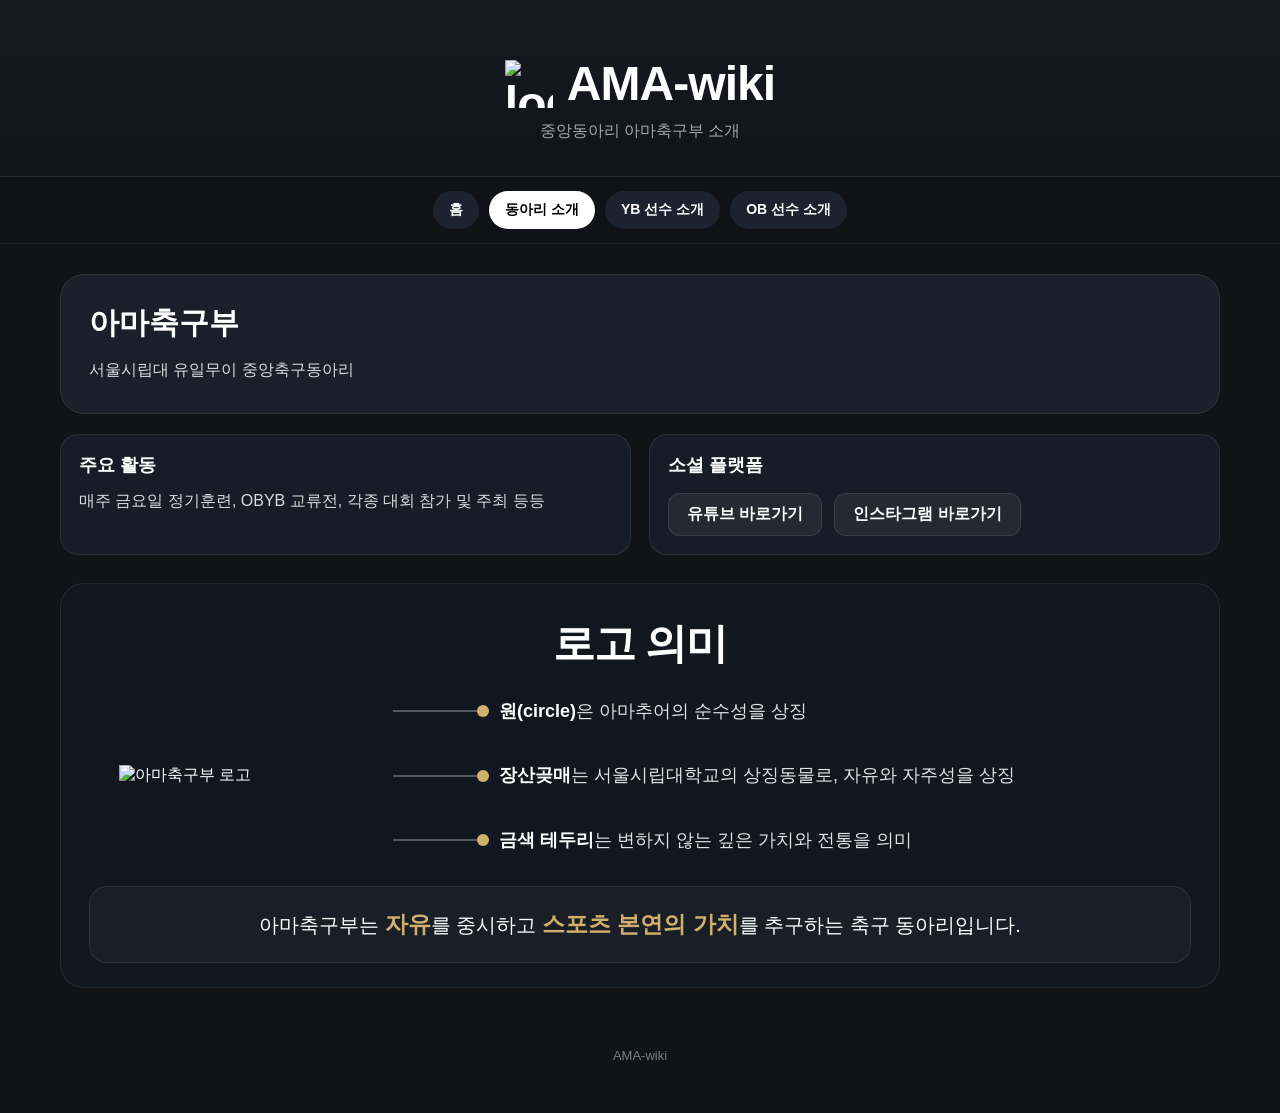
==== club.html @ be775c67 "Add files via upload" ====
<!DOCTYPE html>
<html lang="ko">
<head>
<meta charset="UTF-8">
<meta name="viewport" content="width=device-width, initial-scale=1.0">
<title>동아리 소개 | AMA-wiki</title>
<link rel="stylesheet" href="style.css">
</head>
<body>
<header class="hero">
  <h1 class="logo-title">
    <img src="image2/아마축구부 로고.png" alt="logo" class="logo-img">
    AMA-wiki
  </h1>
  <p>중앙동아리 아마축구부 소개</p>
</header>
<nav class="main-nav"><a href="index.html" class="">홈</a><a href="club.html" class="active">동아리 소개</a><a href="yb.html" class="">YB 선수 소개</a><a href="ob.html" class="">OB 선수 소개</a></nav>
<main class="container">
  <section class="intro-card">
    <h2>아마축구부</h2>
    <p>서울시립대 유일무이 중앙축구동아리</p>
  </section>
  <section class="intro-grid">
    <article class="info-box">
      <h3>주요 활동</h3>
      <p>매주 금요일 정기훈련, OBYB 교류전, 각종 대회 참가 및 주최 등등</p>
    </article>
    <article class="info-box">
  <h3>소셜 플랫폼</h3>

  <div class="social-links">
    <a href="https://youtube.com/@ama-uos?si=r1Q3ofP9gM_IFpgq" target="_blank" class="social-link">
      유튜브 바로가기
    </a>
    <a href="https://www.instagram.com/uos_amafootball?utm_source=ig_web_button_share_sheet&igsh=ZDNlZDc0MzIxNw==" target="_blank" class="social-link">
      인스타그램 바로가기
    </a>
  </div>
</article>
  </section>
  <section class="logo-meaning-section">
  <div class="logo-meaning-box">
    <h2 class="logo-meaning-title">로고 의미</h2>

    <div class="logo-meaning-content">
      <div class="logo-area">
        <img src="image2/아마축구부 로고.png" alt="아마축구부 로고" class="logo-big">
      </div>

      <div class="meaning-area">
        <div class="meaning-row">
          <div class="meaning-line"></div>
          <div class="meaning-text">
            <strong>원(circle)</strong>은 아마추어의 순수성을 상징
          </div>
        </div>

        <div class="meaning-row">
          <div class="meaning-line"></div>
          <div class="meaning-text">
            <strong>장산곶매</strong>는 서울시립대학교의 상징동물로, 자유와 자주성을 상징
          </div>
        </div>

        <div class="meaning-row">
          <div class="meaning-line"></div>
          <div class="meaning-text">
            <strong>금색 테두리</strong>는 변하지 않는 깊은 가치와 전통을 의미
          </div>
        </div>
      </div>
    </div>

    <div class="logo-bottom-message">
      아마축구부는 <span>자유</span>를 중시하고 <span>스포츠 본연의 가치</span>를 추구하는 축구 동아리입니다.
    </div>
  </div>
</section>
</main>
<div class="footer">AMA-wiki</div>
</body>
</html>
---- style.css ----
*{box-sizing:border-box}

:root{
  --bg:#111318;
  --panel:#171c26;
  --panel-2:#1a1f29;
  --line:rgba(255,255,255,.08);
  --text:rgba(255,255,255,.84);
  --muted:rgba(255,255,255,.62);
  --pill:#1c2230;
}

html{scroll-behavior:smooth}

body{
  margin:0;
  font-family:-apple-system,BlinkMacSystemFont,"Apple SD Gothic Neo","Pretendard","Noto Sans KR",Arial,sans-serif;
  background:var(--bg);
  color:#fff;
}

a{
  color:inherit;
  text-decoration:none;
}

img{display:block}

/* 헤더 */
header.hero{
  padding:56px 20px 34px;
  text-align:center;
  border-bottom:1px solid var(--line);
  background:linear-gradient(to bottom,#171a21,#111318);
}

.hero h1{
  margin:0;
  font-size:48px;
  font-weight:800;
  letter-spacing:-.02em;
}

.hero p{
  margin:10px 0 0;
  color:var(--muted);
}

.logo-title{
  display:flex;
  align-items:center;
  justify-content:center;
  gap:14px;
}

.logo-img{
  width:48px;
  height:48px;
  object-fit:contain;
}

/* 네비 */
.main-nav{
  position:sticky;
  top:0;
  z-index:30;
  display:flex;
  justify-content:center;
  gap:10px;
  flex-wrap:wrap;
  padding:14px 16px;
  background:rgba(17,19,24,.88);
  backdrop-filter:blur(10px);
  border-bottom:1px solid var(--line);
}

.main-nav a{
  padding:10px 16px;
  border-radius:999px;
  background:var(--pill);
  color:#fff;
  font-size:14px;
  font-weight:700;
}

.main-nav a.active{
  background:#fff;
  color:#000;
}

/* 공통 레이아웃 */
.container{
  max-width:1200px;
  margin:0 auto;
  padding:30px 20px 60px;
}

.intro-card,
.info-box,
.player-card,
.control-box,
.modal-box{
  border:1px solid var(--line);
}

/* 소개 페이지 */
.intro-card{
  background:var(--panel-2);
  border-radius:24px;
  padding:28px;
  margin-bottom:20px;
}

.intro-card h2,
.section-title{
  margin:0 0 12px;
  font-size:30px;
}

.intro-card p,
.section-desc,
.info-box p{
  margin:0;
  line-height:1.8;
  color:var(--text);
}

.intro-grid{
  display:grid;
  grid-template-columns:repeat(2,1fr);
  gap:18px;
}

.info-box{
  background:var(--panel);
  border-radius:18px;
  padding:18px;
}

.info-box h3{
  margin:0 0 10px;
  font-size:18px;
}

/* 홈 */
.home-grid{
  display:grid;
  grid-template-columns:1.15fr .85fr;
  gap:20px;
}

.link-grid{
  display:grid;
  grid-template-columns:repeat(2,1fr);
  gap:14px;
}

.link-card{
  background:var(--panel);
  border:1px solid var(--line);
  border-radius:20px;
  padding:18px;
  transition:.2s ease;
}

.link-card:hover{
  transform:translateY(-3px);
}

.link-card h3{
  margin:0 0 8px;
  font-size:19px;
}

.link-card p{
  margin:0;
  color:var(--muted);
  line-height:1.7;
}

/* 기존 top-bar 기본 */
.top-bar{
  display:grid;
  grid-template-columns:1fr auto;
  gap:14px;
  align-items:start;
  margin-bottom:24px;
}

.search-box input{
  width:100%;
  padding:14px 16px;
  border:none;
  border-radius:14px;
  background:var(--pill);
  color:#fff;
  font-size:14px;
}

.control-row{
  display:flex;
  gap:10px;
  flex-wrap:wrap;
  justify-content:flex-end;
}

.control-box select,
.toggle-btn{
  padding:12px 14px;
  border:none;
  border-radius:14px;
  background:var(--pill);
  color:#fff;
  font-size:14px;
  cursor:pointer;
}

.toggle-btn.active{
  background:#fff;
  color:#000;
  font-weight:800;
}

/* 선수 소개 페이지용 개선된 상단 바 */
.clean-top-bar{
  display:flex;
  align-items:center;
  justify-content:flex-start;
  gap:14px;
  flex-wrap:nowrap;
  margin-top:10px;
  margin-bottom:22px;
}

.compact-search{
  flex:1;
  max-width:980px;
}

.compact-search input{
  width:100%;
  height:48px;
  padding:0 18px;
  border:1px solid rgba(255,255,255,0.08);
  border-radius:18px;
  background:linear-gradient(135deg, rgba(19,27,45,0.95), rgba(25,35,56,0.92));
  color:#fff;
  font-size:16px;
  outline:none;
  transition:all 0.2s ease;
}

.compact-search input::placeholder{
  color:rgba(255,255,255,0.35);
}

.compact-search input:focus{
  border-color:rgba(255,255,255,0.18);
  box-shadow:0 0 0 4px rgba(255,255,255,0.04);
}

.clean-controls{
  display:flex;
  align-items:center;
  gap:10px;
  flex-shrink:0;
}

.select-wrap{
  position:relative;
  width:138px;
}

.select-wrap select{
  width:100%;
  height:48px;
  padding:0 40px 0 16px;
  border:1px solid rgba(255,255,255,0.08);
  border-radius:18px;
  background:linear-gradient(135deg, rgba(19,27,45,0.95), rgba(25,35,56,0.92));
  color:#fff;
  font-size:16px;
  font-weight:600;
  outline:none;
  appearance:none;
  -webkit-appearance:none;
  -moz-appearance:none;
  cursor:pointer;
  transition:all 0.2s ease;
}

.select-wrap select:focus{
  border-color:rgba(255,255,255,0.18);
  box-shadow:0 0 0 4px rgba(255,255,255,0.04);
}

.select-wrap::after{
  content:"⌄";
  position:absolute;
  right:14px;
  top:50%;
  transform:translateY(-52%);
  color:rgba(255,255,255,0.72);
  font-size:16px;
  pointer-events:none;
}

.select-wrap select option{
  background:#111827;
  color:#ffffff;
}

/* 선수 카드 */
.player-grid{
  display:grid;
  grid-template-columns:repeat(4,1fr);
  gap:20px;
}

.player-card{
  background:var(--panel-2);
  border-radius:20px;
  overflow:hidden;
  cursor:pointer;
  transition:.2s ease;
}

.player-card:hover{
  transform:translateY(-4px);
}

.card-image{
  width:100%;
  height:260px;
  object-fit:cover;
  background:#0e1116;
}

.card-body{
  padding:18px;
}

.badge{
  display:inline-flex;
  align-items:center;
  padding:6px 10px;
  border-radius:999px;
  font-size:12px;
  font-weight:800;
  margin-bottom:12px;
}

.badge.yb{
  background:rgba(76,175,80,.16);
  color:#9be7a0;
}

.badge.ob{
  background:rgba(33,150,243,.16);
  color:#90caf9;
}

.player-name{
  font-size:20px;
  font-weight:800;
  margin-bottom:10px;
}

.card-info{
  display:grid;
  gap:6px;
  font-size:14px;
  color:rgba(255,255,255,.8);
}

.empty{
  text-align:center;
  padding:64px 20px;
  color:var(--muted);
}

/* 모달 */
.modal{
  position:fixed;
  inset:0;
  background:rgba(0,0,0,.72);
  display:none;
  align-items:center;
  justify-content:center;
  padding:20px;
  z-index:100;
}

.modal.show{
  display:flex;
}

.modal-box{
  background:#141923;
  border-radius:24px;
  max-width:920px;
  width:100%;
  max-height:90vh;
  overflow:auto;
}

.modal-inner{
  display:grid;
  grid-template-columns:300px 1fr;
}

.modal-left{
  padding:24px;
  background:#10141c;
}

.modal-img{
  width:100%;
  border-radius:16px;
  object-fit:cover;
}

.modal-name{
  font-size:28px;
  font-weight:800;
  margin-top:14px;
}

.modal-sub{
  margin-top:8px;
  color:rgba(255,255,255,.7);
  line-height:1.6;
}

.modal-right{
  padding:24px;
}

.detail{
  background:var(--panel-2);
  border-radius:14px;
  padding:12px 14px;
  margin-bottom:10px;
}

.label{
  font-size:12px;
  color:rgba(255,255,255,.5);
}

.value{
  margin-top:4px;
  line-height:1.65;
  font-weight:600;
  word-break:keep-all;
}

.insta-wrap{
  display:flex;
  align-items:center;
  gap:10px;
  flex-wrap:wrap;
}

.insta-btn{
  display:inline-flex;
  align-items:center;
  padding:6px 14px;
  border-radius:999px;
  background:transparent;
  border:1px solid rgba(255,255,255,.24);
  color:#fff;
  font-size:12px;
  font-weight:700;
}

/* 안내문 / 푸터 */
.notice{
  margin-top:18px;
  padding:16px 18px;
  border-radius:18px;
  background:rgba(255,255,255,.04);
  color:var(--muted);
  line-height:1.75;
  border:1px solid var(--line);
}

.footer{
  text-align:center;
  padding:0 20px 50px;
  color:rgba(255,255,255,.45);
  font-size:13px;
}

/* 로고 의미 섹션 */
.logo-meaning-section{
  margin-top:28px;
}

.logo-meaning-box{
  background:#11161f;
  border:1px solid rgba(255,255,255,.08);
  border-radius:24px;
  padding:32px 28px 24px;
  color:#fff;
}

.logo-meaning-title{
  margin:0 0 24px;
  text-align:center;
  font-size:42px;
  font-weight:800;
  letter-spacing:-.03em;
  color:#fff;
}

.logo-meaning-content{
  display:grid;
  grid-template-columns:280px 1fr;
  gap:24px;
  align-items:center;
}

.logo-area{
  display:flex;
  justify-content:center;
  align-items:center;
}

.logo-big{
  width:100%;
  max-width:220px;
  object-fit:contain;
}

.meaning-area{
  display:flex;
  flex-direction:column;
  gap:34px;
}

.meaning-row{
  display:grid;
  grid-template-columns:90px 1fr;
  column-gap:16px;
  align-items:center;
}

.meaning-line{
  position:relative;
  width:100%;
  height:2px;
  background:rgba(255,255,255,.28);
}

.meaning-line::after{
  content:"";
  position:absolute;
  right:-6px;
  top:50%;
  width:12px;
  height:12px;
  border-radius:50%;
  background:#d0b06a;
  transform:translateY(-50%);
}

.meaning-text{
  font-size:18px;
  line-height:1.7;
  color:rgba(255,255,255,.88);
  word-break:keep-all;
}

.meaning-text strong{
  font-weight:800;
  color:#fff;
}

.logo-bottom-message{
  margin-top:30px;
  background:rgba(255,255,255,.04);
  border:1px solid rgba(255,255,255,.08);
  border-radius:18px;
  padding:18px 20px;
  text-align:center;
  font-size:20px;
  line-height:1.7;
  color:#fff;
}

.logo-bottom-message span{
  color:#d0b06a;
  font-weight:800;
  font-size:1.15em;
}

/* 소셜 링크 */
.social-links{
  display:flex;
  flex-direction:row;
  gap:12px;
  margin-top:16px;
}

.social-link{
  display:inline-block;
  padding:10px 18px;
  border-radius:12px;
  background:rgba(255,255,255,0.06);
  border:1px solid rgba(255,255,255,0.1);
  color:#ffffff;
  text-decoration:none;
  font-weight:600;
  transition:all 0.2s ease;
  white-space:nowrap;
}

.social-link:hover{
  background:rgba(255,255,255,0.12);
  transform:translateY(-2px);
}

/* 숨김 처리 */
#sortName,
#sortGeneration,
.toggle-btn,
.section-title,
.section-desc{
  display:none !important;
}

/* 반응형 */
@media (max-width: 1024px){
  .player-grid{
    grid-template-columns:repeat(3,1fr);
  }

  .home-grid{
    grid-template-columns:1fr;
  }

  .logo-meaning-content{
    grid-template-columns:1fr;
    text-align:center;
  }

  .meaning-row{
    grid-template-columns:1fr;
    row-gap:12px;
  }

  .meaning-line{
    max-width:120px;
    margin:0 auto;
  }
}

@media (max-width: 900px){
  .clean-top-bar{
    flex-direction:column;
    align-items:stretch;
    gap:12px;
  }

  .compact-search{
    max-width:100%;
  }

  .clean-controls{
    width:100%;
  }

  .select-wrap{
    width:100%;
  }

  .top-bar{
    grid-template-columns:1fr;
  }

  .intro-grid{
    grid-template-columns:1fr;
  }

  .player-grid{
    grid-template-columns:repeat(2,1fr);
  }

  .modal-inner{
    grid-template-columns:1fr;
  }
}

@media (max-width: 640px){
  .hero h1{
    font-size:36px;
  }

  .container{
    padding:24px 16px 50px;
  }

  .player-grid{
    grid-template-columns:1fr;
  }

  .link-grid{
    grid-template-columns:1fr;
  }

  .logo-meaning-title{
    font-size:32px;
  }

  .logo-bottom-message{
    font-size:17px;
  }
}
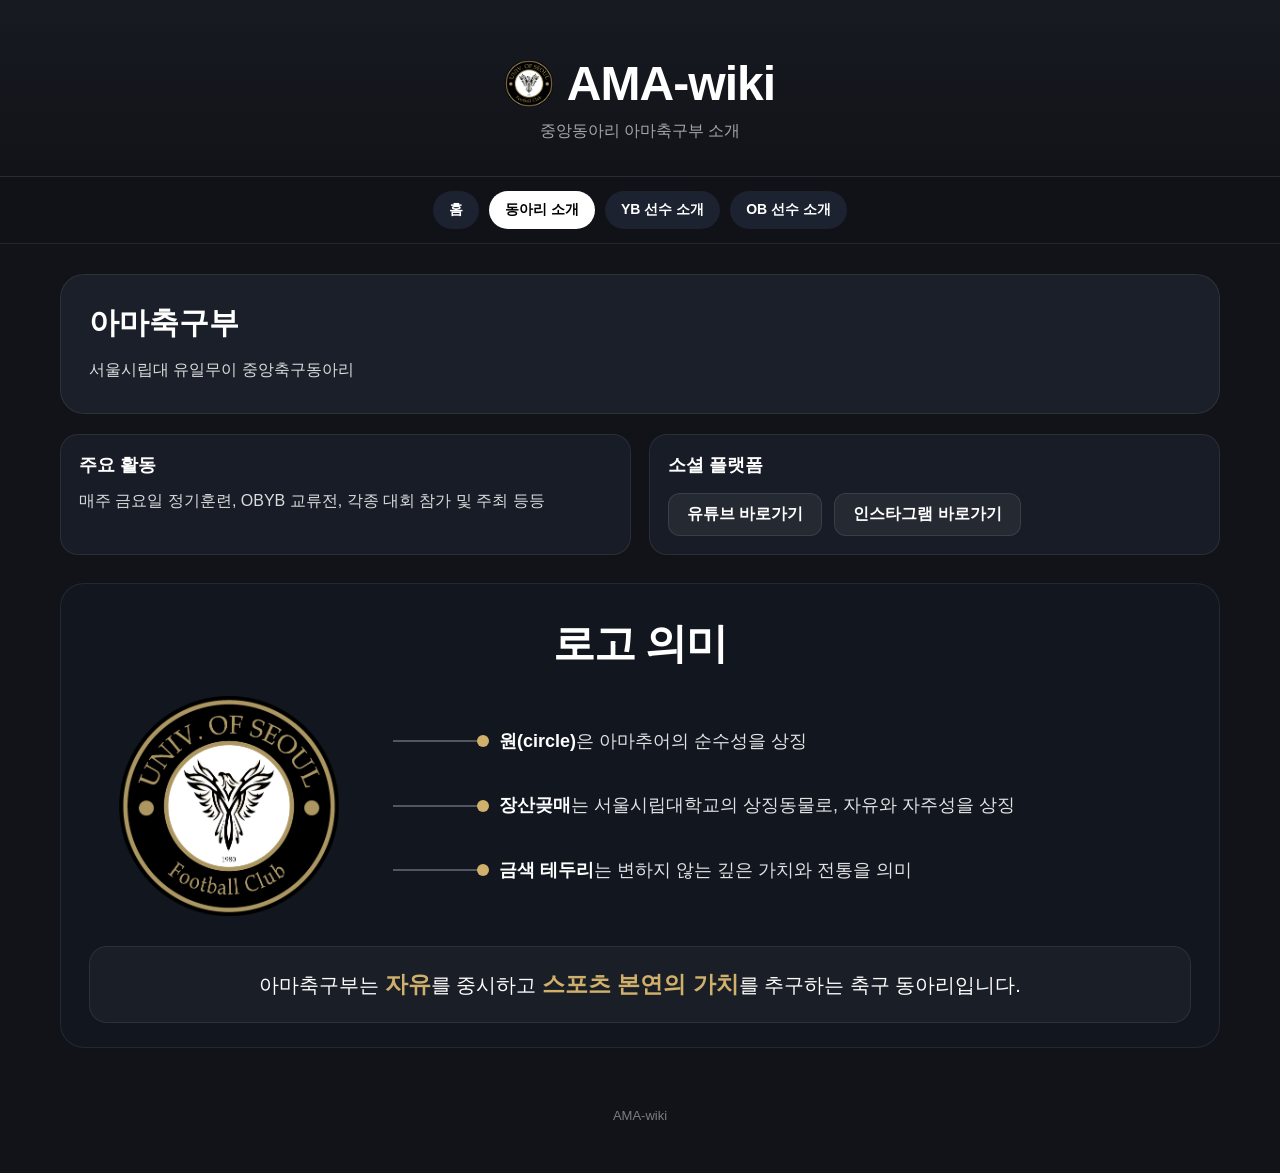
==== commit 3bc0a7cb: "Add files via upload" ====
--- a/club.html
+++ b/club.html
@@ -9,7 +9,7 @@
 <body>
 <header class="hero">
   <h1 class="logo-title">
-    <img src="image2/아마축구부 로고.png" alt="logo" class="logo-img">
+    <img src="image2/logo.png" alt="logo" class="logo-img">
     AMA-wiki
   </h1>
   <p>중앙동아리 아마축구부 소개</p>
@@ -44,7 +44,7 @@
 
     <div class="logo-meaning-content">
       <div class="logo-area">
-        <img src="image2/아마축구부 로고.png" alt="아마축구부 로고" class="logo-big">
+        <img src="image2/logo.png" alt="아마축구부 로고" class="logo-big">
       </div>
 
       <div class="meaning-area">
